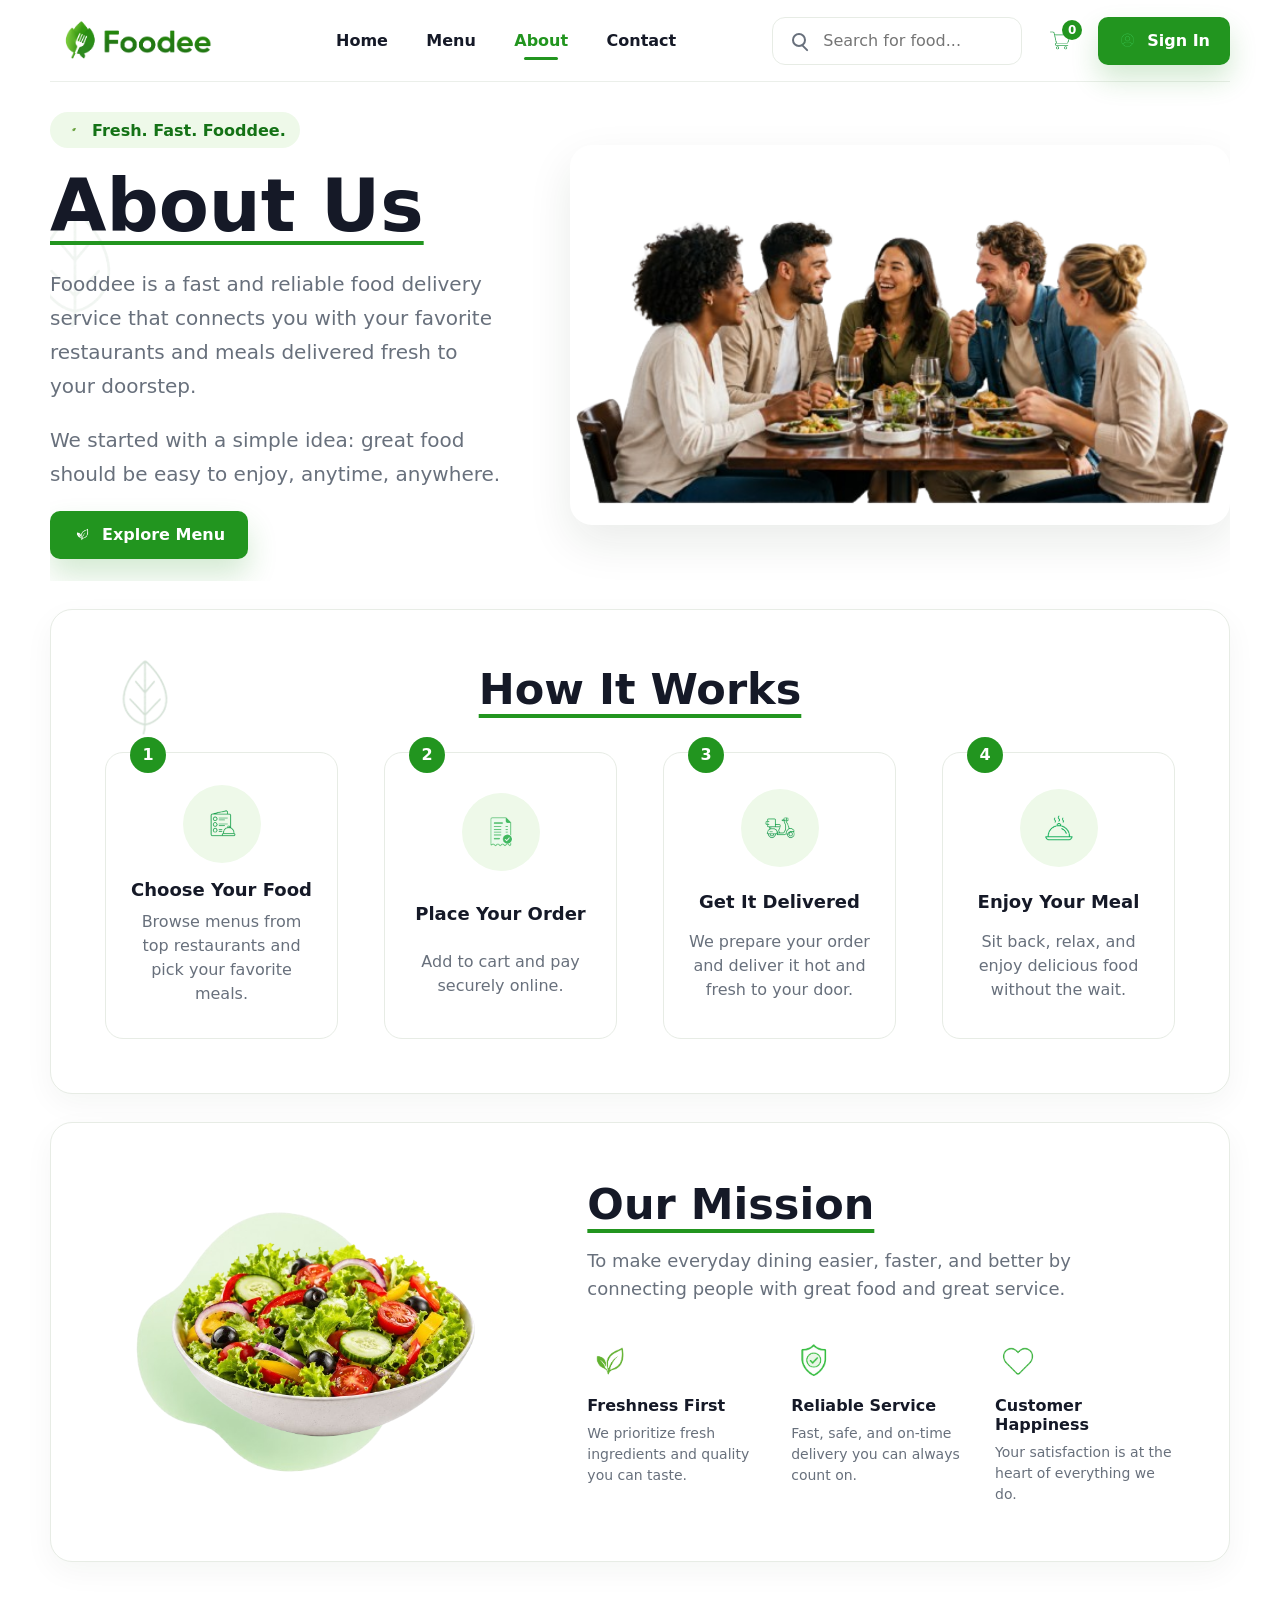
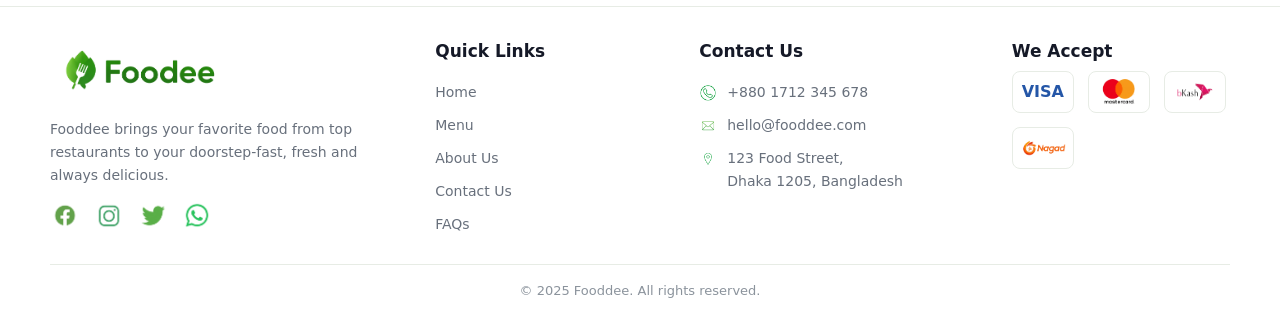
==== HTML/about.html @ 960cca7e "delete unused thing" ====
﻿<!DOCTYPE html>
<html lang="en">
<head>
  <meta charset="UTF-8" />
  <meta name="viewport" content="width=device-width, initial-scale=1.0" />
  <base href="../" />
  <title>About Us - Fooddee</title>
  <link rel="icon" type="image/png" href="assets/brand/logo-mark.png" />
  <link rel="stylesheet" href="css/base.css" />
  <link rel="stylesheet" href="css/about.css" />
</head>
<body data-page="about">
  <header class="site-header">
    <a class="brand" href="index.html"><img src="assets/brand/logo.png" alt="Fooddee" /></a>
    <nav class="nav-links" aria-label="Primary navigation">
      <a href="index.html">Home</a><a href="HTML/menu.html">Menu</a><a class="active" href="HTML/about.html">About</a><a href="HTML/contact.html">Contact</a>
    </nav>
    <div class="header-actions">
      <label class="search-box"><span aria-hidden="true"></span><input id="globalSearch" type="search" placeholder="Search for food..." /></label>
      <a class="cart-button" href="HTML/cart.html"><img src="assets/icons/cart.png" alt="" /><span data-cart-count>0</span></a>
      <button class="sign-in" type="button" data-open-auth><img src="assets/icons/user.png" alt="" />Sign In</button>
    </div>
  </header>
  <main class="page-shell">
    <section class="about-hero">
      <div>
        <p class="eyebrow"><img src="assets/decor/tiny-leaf.png" alt="" />Fresh. Fast. Fooddee.</p>
        <h1>About Us</h1>
        <p>Fooddee is a fast and reliable food delivery service that connects you with your favorite restaurants and meals delivered fresh to your doorstep.</p>
        <p>We started with a simple idea: great food should be easy to enjoy, anytime, anywhere.</p>
        <a class="btn btn-primary" href="HTML/menu.html"><img src="assets/icons/fresh-leaf.png" alt="" />Explore Menu</a>
      </div>
      <img class="about-photo" src="assets/food/dishes/about-friends.png" alt="Friends enjoying Fooddee meals" />
    </section>

    <section class="works-panel">
      <h2>How It Works</h2>
      <div class="works-grid">
        <article><span>1</span><img src="assets/icons/menu-list.png" alt="" /><h3>Choose Your Food</h3><p>Browse menus from top restaurants and pick your favorite meals.</p></article>
        <article><span>2</span><img src="assets/icons/receipt-check.png" alt="" /><h3>Place Your Order</h3><p>Add to cart and pay securely online.</p></article>
        <article><span>3</span><img src="assets/icons/delivery-scooter.png" alt="" /><h3>Get It Delivered</h3><p>We prepare your order and deliver it hot and fresh to your door.</p></article>
        <article><span>4</span><img src="assets/icons/serving-dish.png" alt="" /><h3>Enjoy Your Meal</h3><p>Sit back, relax, and enjoy delicious food without the wait.</p></article>
      </div>
    </section>

    <section class="mission-panel">
      <img src="assets/food/dishes/garden-salad.png" alt="Fresh salad bowl" />
      <div>
        <h2>Our Mission</h2>
        <p>To make everyday dining easier, faster, and better by connecting people with great food and great service.</p>
        <div class="mission-values">
          <article><img src="assets/icons/fresh-leaf.png" alt="" /><h3>Freshness First</h3><p>We prioritize fresh ingredients and quality you can taste.</p></article>
          <article><img src="assets/icons/safe-secure.png" alt="" /><h3>Reliable Service</h3><p>Fast, safe, and on-time delivery you can always count on.</p></article>
          <article><img src="assets/icons/heart.png" alt="" /><h3>Customer Happiness</h3><p>Your satisfaction is at the heart of everything we do.</p></article>
        </div>
      </div>
    </section>
  </main>
  <footer class="site-footer"></footer>
  <div id="authMount"></div>
  <div class="toast" id="toast" role="status" aria-live="polite"></div>
  <script src="js/data.js"></script>
  <script src="js/cart.js"></script>
  <script src="js/site.js"></script>
</body>
</html>
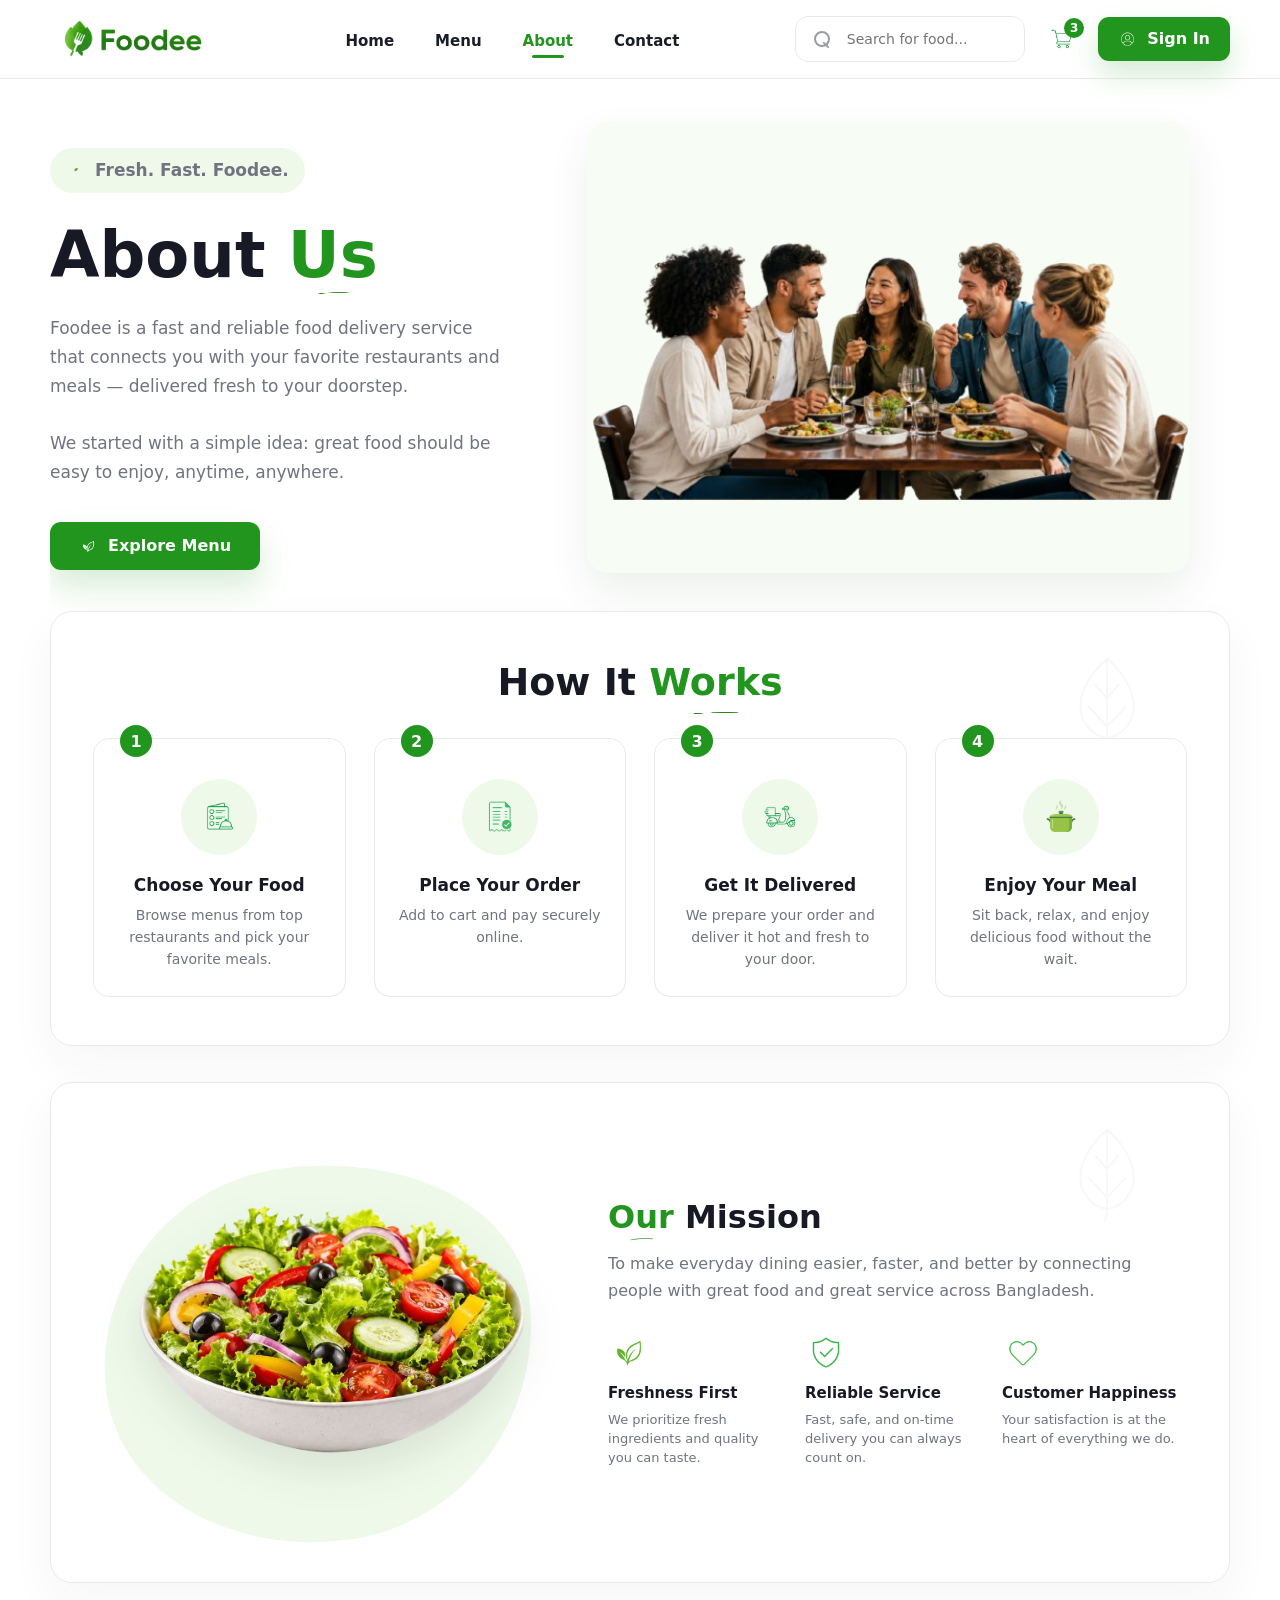
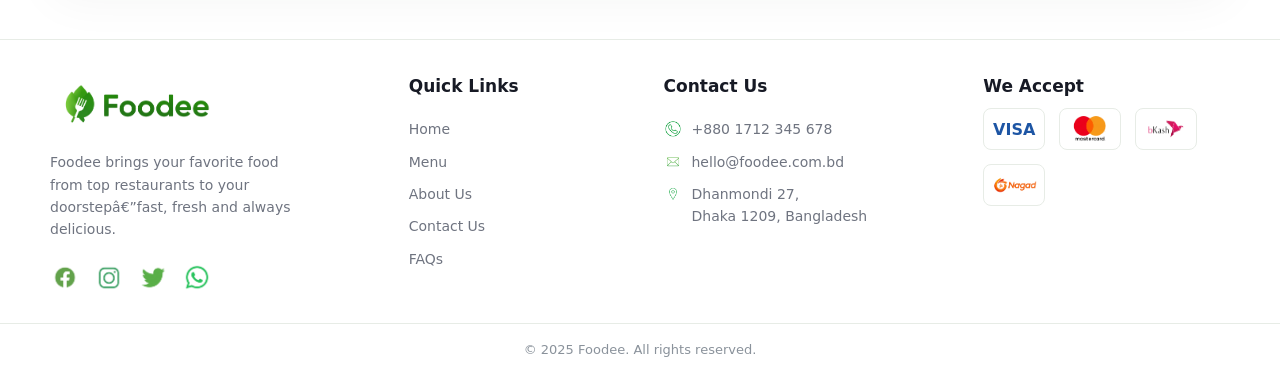
==== commit 71723344: "change image features,Background" ====
--- a/HTML/about.html
+++ b/HTML/about.html
@@ -1,64 +1,71 @@
-﻿<!DOCTYPE html>
+<!DOCTYPE html>
 <html lang="en">
 <head>
   <meta charset="UTF-8" />
   <meta name="viewport" content="width=device-width, initial-scale=1.0" />
   <base href="../" />
-  <title>About Us - Fooddee</title>
+  <title>About Us - Foodee</title>
+  <meta name="description" content="Foodee delivers fresh meals in Bangladesh fast." />
   <link rel="icon" type="image/png" href="assets/brand/logo-mark.png" />
   <link rel="stylesheet" href="css/base.css" />
-  <link rel="stylesheet" href="css/about.css" />
 </head>
 <body data-page="about">
-  <header class="site-header">
-    <a class="brand" href="index.html"><img src="assets/brand/logo.png" alt="Fooddee" /></a>
+<header class="site-header">
+  <div class="header-shell">
+    <a class="brand" href="index.html" aria-label="Foodee home"><img src="assets/brand/logo.png" alt="Foodee" /></a>
     <nav class="nav-links" aria-label="Primary navigation">
-      <a href="index.html">Home</a><a href="HTML/menu.html">Menu</a><a class="active" href="HTML/about.html">About</a><a href="HTML/contact.html">Contact</a>
+      <a href="index.html">Home</a>
+      <a href="HTML/menu.html">Menu</a>
+      <a class="active" href="HTML/about.html">About</a>
+      <a href="HTML/contact.html">Contact</a>
     </nav>
     <div class="header-actions">
-      <label class="search-box"><span aria-hidden="true"></span><input id="globalSearch" type="search" placeholder="Search for food..." /></label>
-      <a class="cart-button" href="HTML/cart.html"><img src="assets/icons/cart.png" alt="" /><span data-cart-count>0</span></a>
+      <label class="search-box" aria-label="Search food"><span class="search-icon" aria-hidden="true"></span><input id="globalSearch" type="search" placeholder="Search for food..." /></label>
+      <a class="cart-button" href="HTML/cart.html" aria-label="Open cart"><img src="assets/icons/cart.png" alt="" /><span data-cart-count>0</span></a>
       <button class="sign-in" type="button" data-open-auth><img src="assets/icons/user.png" alt="" />Sign In</button>
     </div>
-  </header>
-  <main class="page-shell">
-    <section class="about-hero">
-      <div>
-        <p class="eyebrow"><img src="assets/decor/tiny-leaf.png" alt="" />Fresh. Fast. Fooddee.</p>
-        <h1>About Us</h1>
-        <p>Fooddee is a fast and reliable food delivery service that connects you with your favorite restaurants and meals delivered fresh to your doorstep.</p>
-        <p>We started with a simple idea: great food should be easy to enjoy, anytime, anywhere.</p>
-        <a class="btn btn-primary" href="HTML/menu.html"><img src="assets/icons/fresh-leaf.png" alt="" />Explore Menu</a>
+  </div>
+</header>
+
+<main>
+  <section class="about-hero shell">
+    <div>
+      <p class="eyebrow"><img src="assets/decor/tiny-leaf.png" alt="" />Fresh. Fast. Foodee.</p>
+      <h1 class="decor-title">About <span class="underlined-word">Us</span></h1>
+      <p>Foodee is a fast and reliable food delivery service that connects you with your favorite restaurants and meals — delivered fresh to your doorstep.</p>
+      <p>We started with a simple idea: great food should be easy to enjoy, anytime, anywhere.</p>
+      <a class="btn btn-primary" href="HTML/menu.html"><img src="assets/icons/fresh-leaf.png" alt="" />Explore Menu</a>
+    </div>
+    <figure class="about-photo"><img src="assets/food/dishes/about-friends.png" alt="Friends enjoying food" /></figure>
+  </section>
+
+  <section class="how-panel shell">
+    <h2 class="center-title">How It <span class="underlined-word">Works</span></h2>
+    <div class="process-grid">
+      <article class="process-card"><span class="step-badge">1</span><img src="assets/icons/menu-list.png" alt="" /><h3>Choose Your Food</h3><p>Browse menus from top restaurants and pick your favorite meals.</p></article>
+      <article class="process-card"><span class="step-badge">2</span><img src="assets/icons/receipt-check.png" alt="" /><h3>Place Your Order</h3><p>Add to cart and pay securely online.</p></article>
+      <article class="process-card"><span class="step-badge">3</span><img src="assets/icons/delivery-scooter.png" alt="" /><h3>Get It Delivered</h3><p>We prepare your order and deliver it hot and fresh to your door.</p></article>
+      <article class="process-card"><span class="step-badge">4</span><img src="assets/icons/hot-pot.png" alt="" /><h3>Enjoy Your Meal</h3><p>Sit back, relax, and enjoy delicious food without the wait.</p></article>
+    </div>
+  </section>
+
+  <section class="mission-panel shell">
+    <div class="mission-image"><img src="assets/food/dishes/garden-salad.png" alt="Fresh salad" /></div>
+    <div class="mission-copy">
+      <h2><span class="underlined-word">Our</span> Mission</h2>
+      <p>To make everyday dining easier, faster, and better by connecting people with great food and great service across Bangladesh.</p>
+      <div class="mission-points">
+        <article><img src="assets/icons/fresh-leaf.png" alt="" /><h3>Freshness First</h3><p>We prioritize fresh ingredients and quality you can taste.</p></article>
+        <article><img src="assets/icons/shield-check.png" alt="" /><h3>Reliable Service</h3><p>Fast, safe, and on-time delivery you can always count on.</p></article>
+        <article><img src="assets/icons/heart.png" alt="" /><h3>Customer Happiness</h3><p>Your satisfaction is at the heart of everything we do.</p></article>
       </div>
-      <img class="about-photo" src="assets/food/dishes/about-friends.png" alt="Friends enjoying Fooddee meals" />
-    </section>
+    </div>
+  </section>
+</main>
 
-    <section class="works-panel">
-      <h2>How It Works</h2>
-      <div class="works-grid">
-        <article><span>1</span><img src="assets/icons/menu-list.png" alt="" /><h3>Choose Your Food</h3><p>Browse menus from top restaurants and pick your favorite meals.</p></article>
-        <article><span>2</span><img src="assets/icons/receipt-check.png" alt="" /><h3>Place Your Order</h3><p>Add to cart and pay securely online.</p></article>
-        <article><span>3</span><img src="assets/icons/delivery-scooter.png" alt="" /><h3>Get It Delivered</h3><p>We prepare your order and deliver it hot and fresh to your door.</p></article>
-        <article><span>4</span><img src="assets/icons/serving-dish.png" alt="" /><h3>Enjoy Your Meal</h3><p>Sit back, relax, and enjoy delicious food without the wait.</p></article>
-      </div>
-    </section>
-
-    <section class="mission-panel">
-      <img src="assets/food/dishes/garden-salad.png" alt="Fresh salad bowl" />
-      <div>
-        <h2>Our Mission</h2>
-        <p>To make everyday dining easier, faster, and better by connecting people with great food and great service.</p>
-        <div class="mission-values">
-          <article><img src="assets/icons/fresh-leaf.png" alt="" /><h3>Freshness First</h3><p>We prioritize fresh ingredients and quality you can taste.</p></article>
-          <article><img src="assets/icons/safe-secure.png" alt="" /><h3>Reliable Service</h3><p>Fast, safe, and on-time delivery you can always count on.</p></article>
-          <article><img src="assets/icons/heart.png" alt="" /><h3>Customer Happiness</h3><p>Your satisfaction is at the heart of everything we do.</p></article>
-        </div>
-      </div>
-    </section>
-  </main>
-  <footer class="site-footer"></footer>
-  <div id="authMount"></div>
-  <div class="toast" id="toast" role="status" aria-live="polite"></div>
+<footer class="site-footer"></footer>
+<div id="authMount"></div>
+<div class="toast" id="toast" role="status" aria-live="polite"></div>
   <script src="js/data.js"></script>
   <script src="js/cart.js"></script>
   <script src="js/site.js"></script>
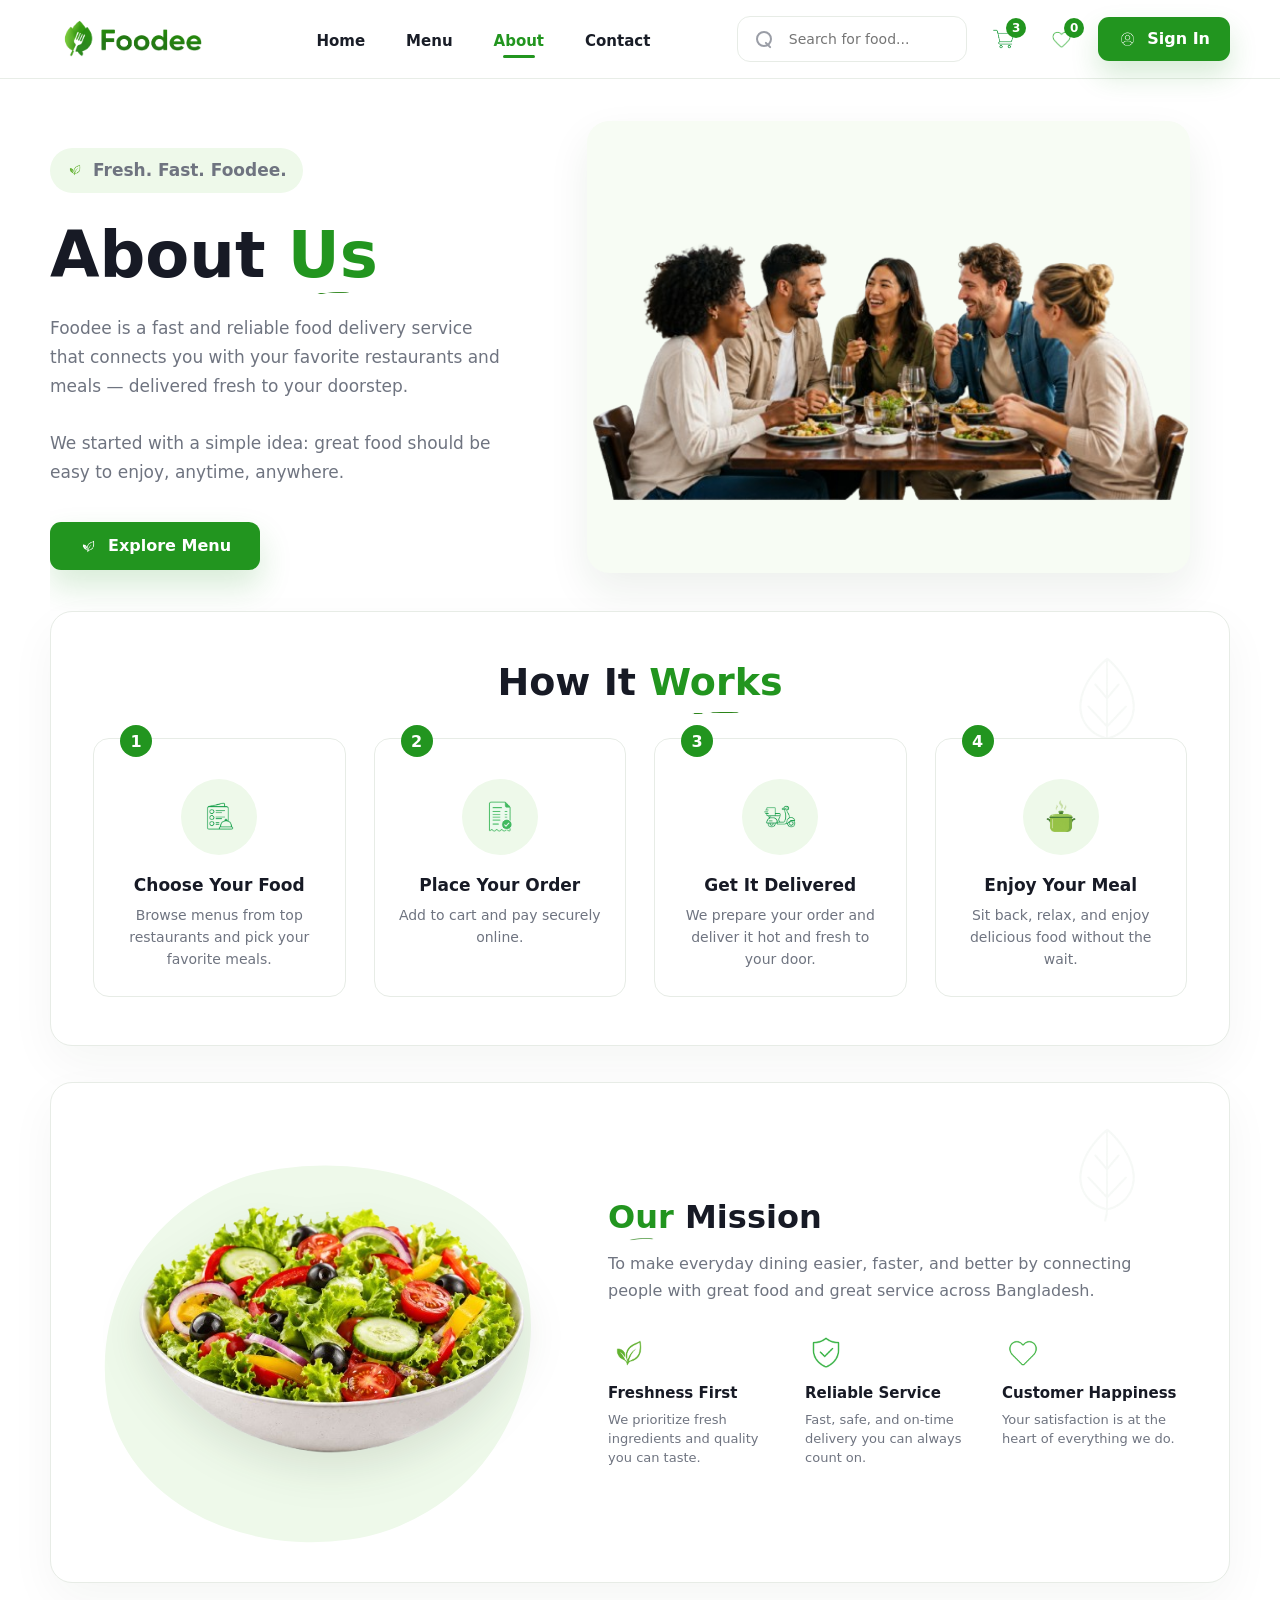
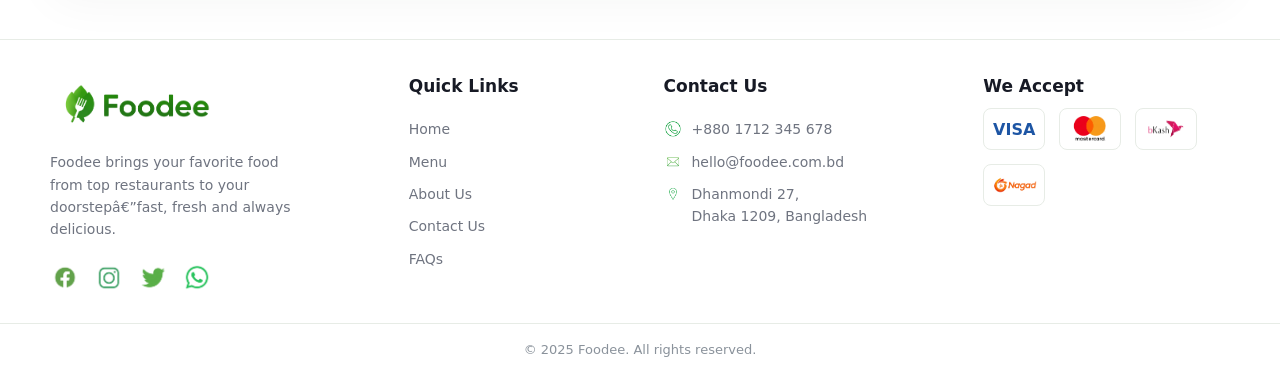
==== commit 866570da: "change to add to card,wishlist" ====
--- a/HTML/about.html
+++ b/HTML/about.html
@@ -30,7 +30,7 @@
 <main>
   <section class="about-hero shell">
     <div>
-      <p class="eyebrow"><img src="assets/decor/tiny-leaf.png" alt="" />Fresh. Fast. Foodee.</p>
+      <p class="eyebrow"><img src="assets/icons/fresh-leaf.png" alt="" />Fresh. Fast. Foodee.</p>
       <h1 class="decor-title">About <span class="underlined-word">Us</span></h1>
       <p>Foodee is a fast and reliable food delivery service that connects you with your favorite restaurants and meals — delivered fresh to your doorstep.</p>
       <p>We started with a simple idea: great food should be easy to enjoy, anytime, anywhere.</p>
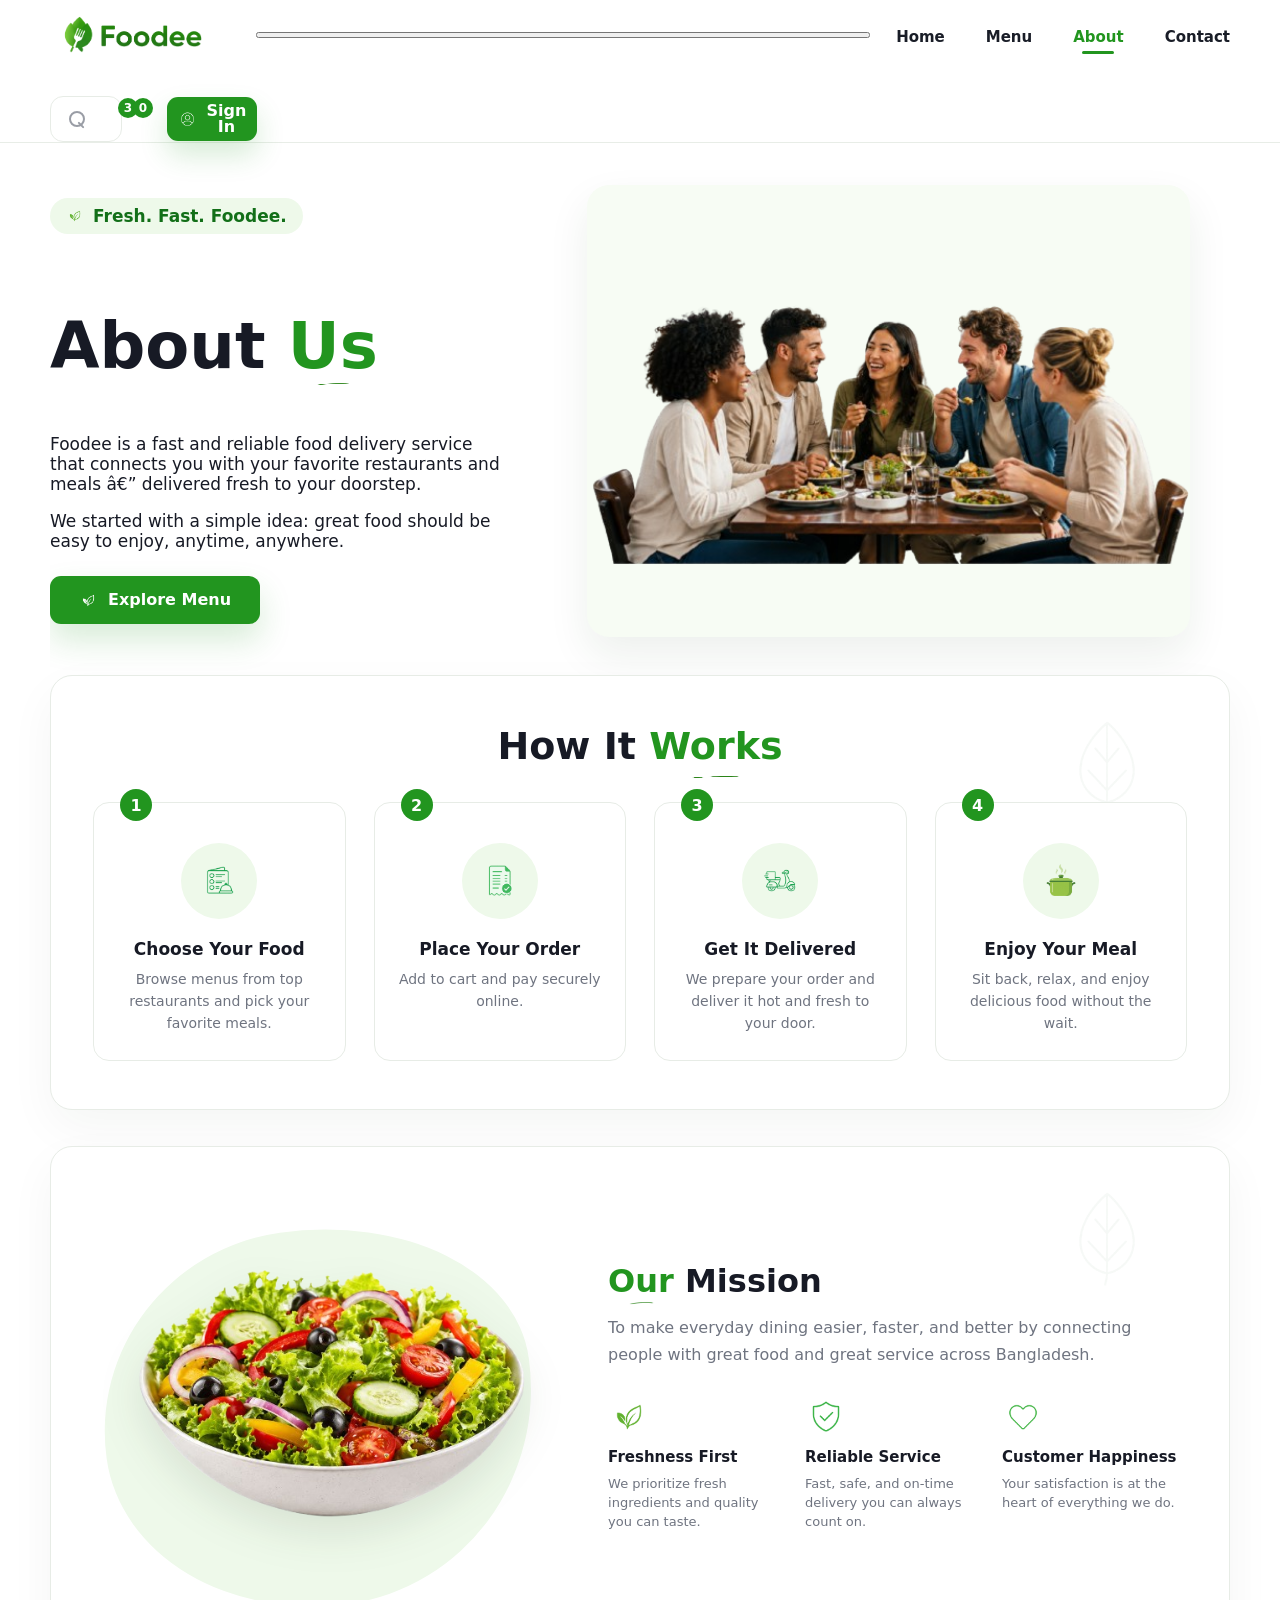
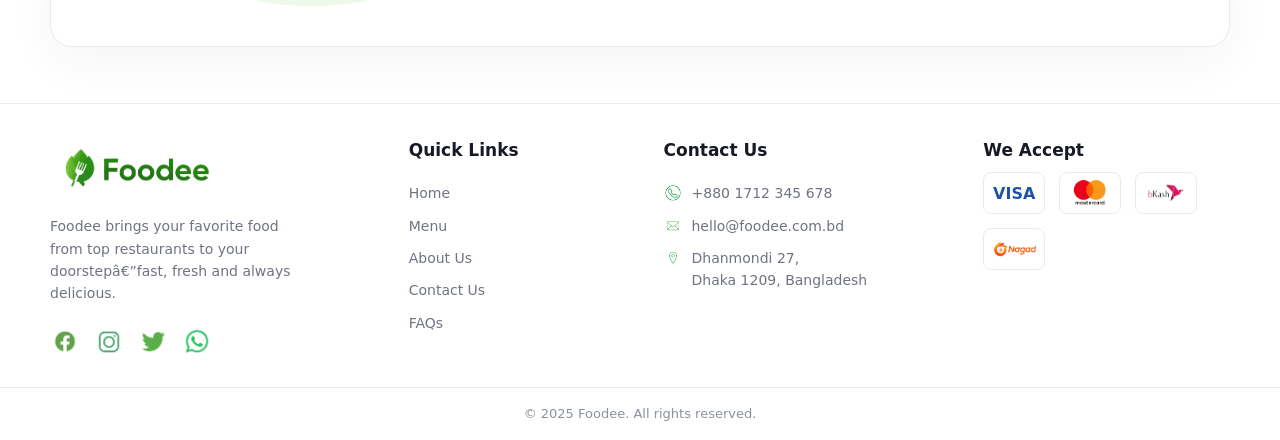
==== commit 01c59554: "chnage imagr,add to cart,add wishlist" ====
--- a/HTML/about.html
+++ b/HTML/about.html
@@ -1,4 +1,4 @@
-<!DOCTYPE html>
+﻿<!DOCTYPE html>
 <html lang="en">
 <head>
   <meta charset="UTF-8" />
@@ -7,7 +7,8 @@
   <title>About Us - Foodee</title>
   <meta name="description" content="Foodee delivers fresh meals in Bangladesh fast." />
   <link rel="icon" type="image/png" href="assets/brand/logo-mark.png" />
-  <link rel="stylesheet" href="css/base.css" />
+  <link rel="stylesheet" href="css/common.css" />
+  <link rel="stylesheet" href="css/about.css" />
 </head>
 <body data-page="about">
 <header class="site-header">
@@ -15,13 +16,13 @@
     <a class="brand" href="index.html" aria-label="Foodee home"><img src="assets/brand/logo.png" alt="Foodee" /></a>
     <nav class="nav-links" aria-label="Primary navigation">
       <a href="index.html">Home</a>
-      <a href="HTML/menu.html">Menu</a>
-      <a class="active" href="HTML/about.html">About</a>
-      <a href="HTML/contact.html">Contact</a>
+      <a href="html/menu.html">Menu</a>
+      <a class="active" href="html/about.html">About</a>
+      <a href="html/contact.html">Contact</a>
     </nav>
     <div class="header-actions">
       <label class="search-box" aria-label="Search food"><span class="search-icon" aria-hidden="true"></span><input id="globalSearch" type="search" placeholder="Search for food..." /></label>
-      <a class="cart-button" href="HTML/cart.html" aria-label="Open cart"><img src="assets/icons/cart.png" alt="" /><span data-cart-count>0</span></a>
+      <a class="cart-button" href="html/cart.html" aria-label="Open cart"><img src="assets/icons/cart.png" alt="" /><span data-cart-count>0</span></a>
       <button class="sign-in" type="button" data-open-auth><img src="assets/icons/user.png" alt="" />Sign In</button>
     </div>
   </div>
@@ -32,9 +33,9 @@
     <div>
       <p class="eyebrow"><img src="assets/icons/fresh-leaf.png" alt="" />Fresh. Fast. Foodee.</p>
       <h1 class="decor-title">About <span class="underlined-word">Us</span></h1>
-      <p>Foodee is a fast and reliable food delivery service that connects you with your favorite restaurants and meals — delivered fresh to your doorstep.</p>
+      <p>Foodee is a fast and reliable food delivery service that connects you with your favorite restaurants and meals â€” delivered fresh to your doorstep.</p>
       <p>We started with a simple idea: great food should be easy to enjoy, anytime, anywhere.</p>
-      <a class="btn btn-primary" href="HTML/menu.html"><img src="assets/icons/fresh-leaf.png" alt="" />Explore Menu</a>
+      <a class="btn btn-primary" href="html/menu.html"><img src="assets/icons/fresh-leaf.png" alt="" />Explore Menu</a>
     </div>
     <figure class="about-photo"><img src="assets/food/dishes/about-friends.png" alt="Friends enjoying food" /></figure>
   </section>
